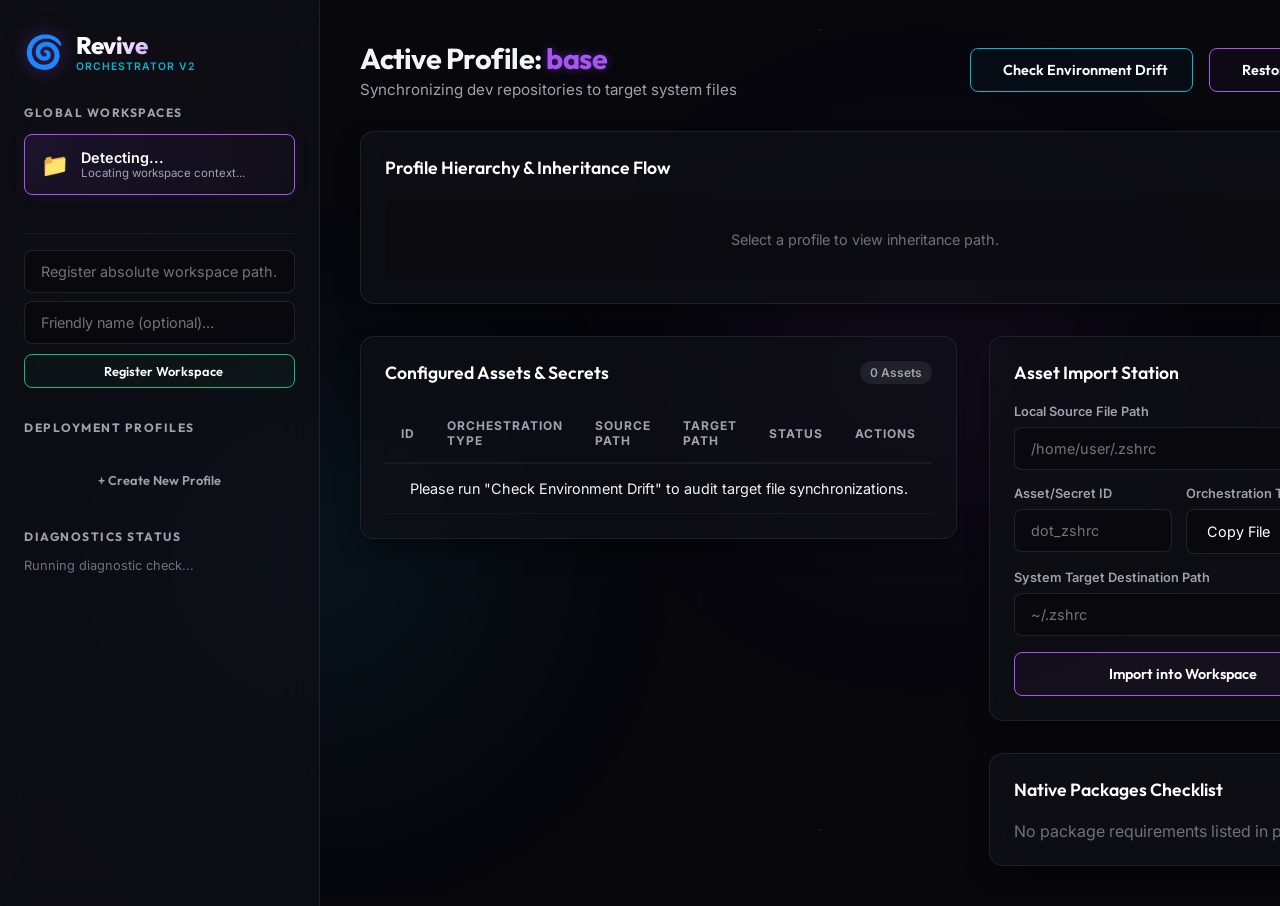
==== src/rv/gui/static/index.html @ 426055d1 "Refactor: Replace TUI with Web GUI dashboard The interactive Terminal User Interface (`rv tui`) has " ====
<!DOCTYPE html>
<html lang="en">
<head>
    <meta charset="UTF-8">
    <meta name="viewport" content="width=device-width, initial-scale=1.0">
    <title>Revive — Environment Orchestrator Dashboard</title>
    <!-- Premium Google Fonts -->
    <link rel="preconnect" href="https://fonts.googleapis.com">
    <link rel="preconnect" href="https://fonts.gstatic.com" crossorigin>
    <link href="https://fonts.googleapis.com/css2?family=Fira+Code:wght@400;500;600&family=Inter:wght@300;400;500;600;700&family=Outfit:wght@400;500;600;700;800&display=swap" rel="stylesheet">
    <link rel="stylesheet" href="styles.css">
</head>
<body>
    <!-- Starry Cosmic Background Elements -->
    <div class="cosmic-bg">
        <div class="stars"></div>
        <div class="glow-sphere purple"></div>
        <div class="glow-sphere cyan"></div>
    </div>

    <!-- Main Dashboard Shell -->
    <div class="dashboard-shell">
        
        <!-- ─── Sidebar Workspace Manager ─── -->
        <aside class="sidebar-panel">
            <div class="sidebar-header">
                <div class="brand">
                    <span class="logo-glow">🌀</span>
                    <div class="brand-text">
                        <h1>Revive</h1>
                        <span class="brand-badge">Orchestrator v2</span>
                    </div>
                </div>
            </div>

            <!-- Workspace Section -->
            <section class="sidebar-section">
                <h2 class="section-title">Global Workspaces</h2>
                <div class="workspace-card active" id="active-workspace-card">
                    <div class="ws-info">
                        <span class="ws-icon">📁</span>
                        <div class="ws-details">
                            <span class="ws-name" id="active-ws-name">Detecting...</span>
                            <span class="ws-path" id="active-ws-path">Locating workspace context...</span>
                        </div>
                    </div>
                </div>

                <!-- List of other registered workspaces -->
                <div class="workspaces-list" id="workspaces-list">
                    <!-- Loaded dynamically -->
                </div>

                <!-- Register Workspace Form -->
                <form class="workspace-register-form" id="ws-register-form">
                    <div class="input-glow-group">
                        <input type="text" id="new-ws-path" placeholder="Register absolute workspace path..." required autocomplete="off">
                        <input type="text" id="new-ws-name" placeholder="Friendly name (optional)..." autocomplete="off">
                    </div>
                    <button type="submit" class="cyber-btn sm green">
                        <span class="btn-glow"></span>
                        <span>Register Workspace</span>
                    </button>
                </form>
            </section>

            <!-- Profiles Navigation -->
            <section class="sidebar-section">
                <h2 class="section-title">Deployment Profiles</h2>
                <div class="profiles-grid" id="profiles-grid">
                    <!-- Loaded dynamically -->
                </div>
                <button class="cyber-btn sm purple borderless" id="btn-create-profile-modal">
                    <span>+ Create New Profile</span>
                </button>
            </section>

            <!-- Diagnostics Clinic Quick Panel -->
            <section class="sidebar-section diagnostics-quick-panel">
                <h2 class="section-title">Diagnostics Status</h2>
                <div class="diag-summary" id="diag-summary">
                    <span class="diag-spinner">Running diagnostic check...</span>
                </div>
            </section>
        </aside>

        <!-- ─── Main Action Hub ─── -->
        <main class="main-hub">
            
            <!-- Workspace Summary Header -->
            <header class="hub-header">
                <div class="header-welcome">
                    <h2>Active Profile: <span class="accent-text" id="current-profile-badge">base</span></h2>
                    <p class="subtitle" id="workspace-subtitle">Synchronizing dev repositories to target system files</p>
                </div>
                <div class="header-actions">
                    <button class="cyber-btn cyan" id="btn-check-drift">
                        <span class="btn-glow"></span>
                        <span>Check Environment Drift</span>
                    </button>
                    <button class="cyber-btn purple glow" id="btn-open-restore">
                        <span class="btn-glow"></span>
                        <span>Restore System</span>
                    </button>
                </div>
            </header>

            <!-- Profile Inheritance and Visual Overview Map -->
            <section class="hub-card glass-panel" id="inheritance-map-card">
                <div class="card-header">
                    <h3>Profile Hierarchy & Inheritance Flow</h3>
                </div>
                <div class="inheritance-container" id="inheritance-flow-container">
                    <!-- Flow diagram populated dynamically -->
                    <div class="flow-placeholder">Select a profile to view inheritance path.</div>
                </div>
            </section>

            <!-- Drift Check & Asset List Area -->
            <div class="content-split-grid">
                
                <!-- Left panel: Assets and Secrets Orchestrator -->
                <section class="hub-card glass-panel flex-grow">
                    <div class="card-header flex-between">
                        <h3>Configured Assets & Secrets</h3>
                        <span class="badge" id="assets-count-badge">0 Assets</span>
                    </div>

                    <div class="table-container">
                        <table class="cyber-table">
                            <thead>
                                <tr>
                                    <th>ID</th>
                                    <th>Orchestration Type</th>
                                    <th>Source Path</th>
                                    <th>Target Path</th>
                                    <th>Status</th>
                                    <th>Actions</th>
                                </tr>
                            </thead>
                            <tbody id="assets-table-body">
                                <tr>
                                    <td colspan="6" class="center-text text-dim">Please run "Check Environment Drift" to audit target file synchronizations.</td>
                                </tr>
                            </tbody>
                        </table>
                    </div>
                </section>

                <!-- Right panel: Quick Import Form & Packages Checklist -->
                <div class="side-form-stack">
                    <!-- Import Station -->
                    <section class="hub-card glass-panel">
                        <div class="card-header">
                            <h3>Asset Import Station</h3>
                        </div>
                        <form id="import-asset-form" class="import-form">
                            <div class="form-group">
                                <label for="import-src">Local Source File Path</label>
                                <input type="text" id="import-src" placeholder="/home/user/.zshrc" required autocomplete="off">
                            </div>
                            <div class="form-row">
                                <div class="form-group">
                                    <label for="import-id">Asset/Secret ID</label>
                                    <input type="text" id="import-id" placeholder="dot_zshrc" required autocomplete="off">
                                </div>
                                <div class="form-group">
                                    <label for="import-type">Orchestration Type</label>
                                    <select id="import-type">
                                        <option value="copy">Copy File</option>
                                        <option value="symlink">Symlink File</option>
                                        <option value="secret">Encrypted Secret</option>
                                        <option value="template">Jinja2 Template</option>
                                    </select>
                                </div>
                            </div>
                            <div class="form-group">
                                <label for="import-target">System Target Destination Path</label>
                                <input type="text" id="import-target" placeholder="~/.zshrc" required autocomplete="off">
                            </div>

                            <div class="form-group hidden" id="secret-key-group">
                                <label for="import-recipient">Age Recipient Public Key</label>
                                <input type="text" id="import-recipient" placeholder="age1..." autocomplete="off">
                                <span class="help-text">Mandatory to encrypt secrets locally. Looked up in environment if blank.</span>
                            </div>

                            <button type="submit" class="cyber-btn purple fill">
                                <span class="btn-glow"></span>
                                <span>Import into Workspace</span>
                            </button>
                        </form>
                    </section>

                    <!-- Packages Configuration Checklist -->
                    <section class="hub-card glass-panel">
                        <div class="card-header">
                            <h3>Native Packages Checklist</h3>
                        </div>
                        <div class="packages-summary" id="packages-summary-panel">
                            <div class="pkg-list-container">
                                <!-- Loaded dynamically based on active profile manifest -->
                                <p class="text-dim">No package requirements listed in profile.</p>
                            </div>
                        </div>
                    </section>
                </div>

            </div>

        </main>
    </div>

    <!-- ─── Restores Execution Overlay Console Modal ─── -->
    <div class="modal-overlay" id="restore-modal">
        <div class="modal-box glass-panel glow-card large">
            <div class="modal-header">
                <h2>Transactional System Restoration</h2>
                <button class="close-btn" id="btn-close-restore-modal">×</button>
            </div>
            <div class="modal-content">
                <p class="modal-description">Deploy and synchronize profiles to your local system files under flock transaction locking protection.</p>
                
                <form id="restore-config-form" class="restore-config-form">
                    <div class="form-row">
                        <div class="form-group flex-row">
                            <input type="checkbox" id="restore-dry-run">
                            <label for="restore-dry-run">
                                <strong>Dry Run Execution</strong>
                                <span class="help-text">Plans and validates transactions without mutating the system.</span>
                            </label>
                        </div>
                    </div>
                    <div class="form-group">
                        <label for="restore-identity">Age Decryption Identity Path (Optional)</label>
                        <input type="text" id="restore-identity" placeholder="~/.config/rv/identity.txt">
                        <span class="help-text">Private key required only if decrypting .age secrets during restoration.</span>
                    </div>
                    <button type="submit" class="cyber-btn purple glow fill xl" id="btn-trigger-restore">
                        <span class="btn-glow"></span>
                        <span>Acquire Process Lock & Synchronize</span>
                    </button>
                </form>

                <!-- Live restoring log terminal visualizer -->
                <div class="terminal-shell hidden" id="restore-terminal-container">
                    <div class="terminal-header">
                        <div class="terminal-dots">
                            <span class="dot red"></span>
                            <span class="dot yellow"></span>
                            <span class="dot green"></span>
                        </div>
                        <span class="terminal-title">restore_transaction_console.log</span>
                        <span class="terminal-loader" id="terminal-pulse"></span>
                    </div>
                    <div class="terminal-body" id="restore-logs-body">
                        <!-- Stream logs dynamically -->
                    </div>
                </div>

                <!-- Transaction success banner -->
                <div class="success-banner hidden" id="restore-success-banner">
                    <span class="success-badge">✓ ENVIRONMENT FULLY ALIGNED</span>
                    <p>Environment restoration transaction executed successfully. Transaction ID: <code id="success-tx-id">N/A</code></p>
                </div>
            </div>
        </div>
    </div>

    <!-- ─── Interactive Diff Viewer Modal ─── -->
    <div class="modal-overlay" id="diff-modal">
        <div class="modal-box glass-panel glow-card large">
            <div class="modal-header">
                <h2>Asset Drift Diff Viewer</h2>
                <button class="close-btn" id="btn-close-diff-modal">×</button>
            </div>
            <div class="modal-content">
                <div class="diff-meta">
                    <span class="diff-label">Asset:</span> <strong id="diff-asset-id" class="accent-text">zshrc</strong>
                    <span class="diff-label margin-left">Target:</span> <code id="diff-asset-target">~/.zshrc</code>
                </div>
                <div class="diff-viewer-shell">
                    <pre class="diff-lines" id="diff-content-body">
                        <!-- Loaded dynamically -->
                    </pre>
                </div>
            </div>
        </div>
    </div>

    <!-- ─── Profile Creation Modal ─── -->
    <div class="modal-overlay" id="create-profile-modal">
        <div class="modal-box glass-panel glow-card">
            <div class="modal-header">
                <h2>Create Named Deployment Profile</h2>
                <button class="close-btn" id="btn-close-profile-modal">×</button>
            </div>
            <div class="modal-content">
                <form id="create-profile-form">
                    <div class="form-group">
                        <label for="new-profile-name">Profile Name</label>
                        <input type="text" id="new-profile-name" placeholder="e.g. staging, work_env" required autocomplete="off">
                    </div>
                    
                    <div class="form-group">
                        <label>Extends (Base Profile Inheritance)</label>
                        <div class="checkbox-stack" id="profile-extends-checkboxes">
                            <!-- Populated dynamically -->
                        </div>
                    </div>

                    <div class="form-group">
                        <label>Asset Pool Subscriptions</label>
                        <div class="checkbox-stack limit-height" id="profile-assets-checkboxes">
                            <!-- Populated dynamically -->
                        </div>
                    </div>

                    <div class="form-group">
                        <label>Secret Pool Subscriptions</label>
                        <div class="checkbox-stack limit-height" id="profile-secrets-checkboxes">
                            <!-- Populated dynamically -->
                        </div>
                    </div>

                    <div class="form-group">
                        <label>Package Providers Registration</label>
                        <div class="checkbox-stack" id="profile-packages-checkboxes">
                            <!-- Populated dynamically -->
                        </div>
                    </div>

                    <button type="submit" class="cyber-btn purple fill">
                        <span class="btn-glow"></span>
                        <span>Save Manifest & Register Profile</span>
                    </button>
                </form>
            </div>
        </div>
    </div>

    <!-- Confetti Canvas for restore celebration -->
    <canvas id="confetti-canvas"></canvas>
    
    <script src="app.js"></script>
</body>
</html>
---- src/rv/gui/static/styles.css ----
/* 🌌 Revive Cosmic Dark-Mode stylesheet — Premium UI Theme */

/* ─── 1. Design System Tokens & Base Reset ─── */
:root {
    --bg-base: #07070c;
    --bg-surface: #101018;
    --bg-surface-glass: rgba(16, 16, 24, 0.7);
    --bg-card-glow: rgba(168, 85, 247, 0.04);
    
    --color-text-primary: #f3f4f6;
    --color-text-secondary: #9ca3af;
    --color-text-muted: #6b7280;
    
    --accent-purple: #a855f7;
    --accent-purple-glow: rgba(168, 85, 247, 0.4);
    --accent-cyan: #06b6d4;
    --accent-cyan-glow: rgba(6, 182, 212, 0.4);
    --accent-green: #10b981;
    --accent-green-glow: rgba(16, 185, 129, 0.3);
    --accent-yellow: #f59e0b;
    --accent-yellow-glow: rgba(245, 158, 11, 0.3);
    --accent-red: #ef4444;
    --accent-red-glow: rgba(239, 68, 68, 0.3);
    
    --font-sans: 'Inter', system-ui, -apple-system, sans-serif;
    --font-display: 'Outfit', sans-serif;
    --font-mono: 'Fira Code', monospace;
    
    --border-glass: 1px solid rgba(255, 255, 255, 0.08);
    --border-active: 1px solid rgba(168, 85, 247, 0.3);
    --radius-sm: 8px;
    --radius-md: 14px;
    --radius-lg: 20px;
    
    --shadow-premium: 0 10px 30px -10px rgba(0, 0, 0, 0.7);
    --transition-smooth: all 0.3s cubic-bezier(0.4, 0, 0.2, 1);
}

* {
    margin: 0;
    padding: 0;
    box-sizing: border-box;
}

body {
    background-color: var(--bg-base);
    color: var(--color-text-primary);
    font-family: var(--font-sans);
    overflow-x: hidden;
    min-height: 100vh;
}

/* Custom Scrollbar */
::-webkit-scrollbar {
    width: 8px;
    height: 8px;
}
::-webkit-scrollbar-track {
    background: rgba(0, 0, 0, 0.2);
}
::-webkit-scrollbar-thumb {
    background: rgba(255, 255, 255, 0.1);
    border-radius: var(--radius-sm);
}
::-webkit-scrollbar-thumb:hover {
    background: var(--accent-purple);
}

/* ─── 2. Starry Cosmic Background ─── */
.cosmic-bg {
    position: fixed;
    top: 0;
    left: 0;
    width: 100%;
    height: 100%;
    z-index: -1;
    overflow: hidden;
    pointer-events: none;
}

.stars {
    position: absolute;
    width: 100%;
    height: 100%;
    background-image: 
        radial-gradient(1px 1px at 20px 30px, #fff, rgba(0,0,0,0)),
        radial-gradient(1.5px 1.5px at 100px 150px, rgba(255,255,255,0.8), rgba(0,0,0,0)),
        radial-gradient(1px 1px at 250px 200px, rgba(255,255,255,0.4), rgba(0,0,0,0)),
        radial-gradient(2px 2px at 400px 350px, #fff, rgba(0,0,0,0)),
        radial-gradient(1.5px 1.5px at 500px 100px, rgba(168, 85, 247, 0.5), rgba(0,0,0,0)),
        radial-gradient(2px 2px at 700px 600px, rgba(6, 182, 212, 0.5), rgba(0,0,0,0));
    background-size: 800px 800px;
    opacity: 0.25;
}

.glow-sphere {
    position: absolute;
    border-radius: 50%;
    filter: blur(120px);
    opacity: 0.15;
    animation: float 25s infinite alternate;
}

.glow-sphere.purple {
    top: 15%;
    right: 10%;
    width: 450px;
    height: 450px;
    background: radial-gradient(circle, var(--accent-purple) 0%, transparent 70%);
}

.glow-sphere.cyan {
    bottom: 10%;
    left: 5%;
    width: 500px;
    height: 500px;
    background: radial-gradient(circle, var(--accent-cyan) 0%, transparent 70%);
    animation-delay: -5s;
}

@keyframes float {
    0% { transform: translate(0, 0) scale(1); }
    50% { transform: translate(50px, 30px) scale(1.1); }
    100% { transform: translate(-30px, -50px) scale(0.9); }
}

/* ─── 3. Layout Structure ─── */
.dashboard-shell {
    display: flex;
    min-height: 100vh;
    width: 100%;
}

/* Sidebar Styling */
.sidebar-panel {
    width: 320px;
    background: var(--bg-surface-glass);
    backdrop-filter: blur(20px);
    border-right: var(--border-glass);
    padding: 30px 24px;
    display: flex;
    flex-direction: column;
    gap: 32px;
    flex-shrink: 0;
}

.sidebar-header .brand {
    display: flex;
    align-items: center;
    gap: 12px;
}

.logo-glow {
    font-size: 2rem;
    filter: drop-shadow(0 0 10px var(--accent-purple-glow));
    animation: rotate-slow 10s linear infinite;
}

@keyframes rotate-slow {
    100% { transform: rotate(360deg); }
}

.brand-text h1 {
    font-family: var(--font-display);
    font-weight: 800;
    font-size: 1.5rem;
    letter-spacing: -0.5px;
    background: linear-gradient(135deg, #fff 30%, var(--accent-purple) 100%);
    -webkit-background-clip: text;
    -webkit-text-fill-color: transparent;
}

.brand-badge {
    font-size: 0.65rem;
    font-weight: 600;
    text-transform: uppercase;
    letter-spacing: 1px;
    color: var(--accent-cyan);
    display: block;
}

.sidebar-section {
    display: flex;
    flex-direction: column;
    gap: 14px;
}

.section-title {
    font-family: var(--font-display);
    font-size: 0.75rem;
    text-transform: uppercase;
    letter-spacing: 1.5px;
    color: var(--color-text-secondary);
    font-weight: 700;
}

/* Main Content Hub */
.main-hub {
    flex-grow: 1;
    padding: 40px;
    display: flex;
    flex-direction: column;
    gap: 32px;
    max-width: 1600px;
    margin: 0 auto;
    width: 100%;
}

.hub-header {
    display: flex;
    justify-content: space-between;
    align-items: center;
}

.hub-header h2 {
    font-family: var(--font-display);
    font-weight: 700;
    font-size: 1.8rem;
    letter-spacing: -0.5px;
}

.hub-header .subtitle {
    color: var(--color-text-secondary);
    font-size: 0.95rem;
    margin-top: 4px;
}

.header-actions {
    display: flex;
    gap: 16px;
}

/* ─── 4. Glass Cards & Styling Elements ─── */
.glass-panel {
    background: var(--bg-surface-glass);
    backdrop-filter: blur(16px);
    border: var(--border-glass);
    border-radius: var(--radius-md);
    box-shadow: var(--shadow-premium);
    transition: var(--transition-smooth);
}

.glass-panel:hover {
    border-color: rgba(255, 255, 255, 0.12);
}

.hub-card {
    padding: 24px;
    display: flex;
    flex-direction: column;
    gap: 20px;
}

.card-header h3 {
    font-family: var(--font-display);
    font-weight: 600;
    font-size: 1.1rem;
    color: #fff;
    display: flex;
    align-items: center;
    gap: 8px;
}

.flex-between {
    display: flex;
    justify-content: space-between;
    align-items: center;
}

/* Table Design */
.table-container {
    overflow-x: auto;
    width: 100%;
}

.cyber-table {
    width: 100%;
    border-collapse: collapse;
    text-align: left;
}

.cyber-table th {
    padding: 14px 16px;
    font-size: 0.75rem;
    font-weight: 700;
    text-transform: uppercase;
    letter-spacing: 1px;
    color: var(--color-text-secondary);
    border-bottom: 2px solid rgba(255, 255, 255, 0.05);
}

.cyber-table td {
    padding: 16px;
    font-size: 0.9rem;
    color: var(--color-text-primary);
    border-bottom: 1px solid rgba(255, 255, 255, 0.04);
}

.cyber-table tbody tr {
    transition: var(--transition-smooth);
}

.cyber-table tbody tr:hover {
    background: rgba(255, 255, 255, 0.02);
}

/* ─── 5. UI Controls, Inputs, and Buttons ─── */
.input-glow-group {
    display: flex;
    flex-direction: column;
    gap: 8px;
}

input[type="text"], select, textarea {
    width: 100%;
    padding: 12px 16px;
    background: rgba(0, 0, 0, 0.3);
    border: 1px solid rgba(255, 255, 255, 0.1);
    border-radius: var(--radius-sm);
    color: #fff;
    font-family: var(--font-sans);
    font-size: 0.9rem;
    transition: var(--transition-smooth);
}

input[type="text"]:focus, select:focus, textarea:focus {
    border-color: var(--accent-purple);
    outline: none;
    box-shadow: 0 0 12px var(--accent-purple-glow);
    background: rgba(0, 0, 0, 0.4);
}

/* High-end Cyber Buttons */
.cyber-btn {
    position: relative;
    padding: 12px 24px;
    font-family: var(--font-display);
    font-weight: 600;
    font-size: 0.9rem;
    border-radius: var(--radius-sm);
    border: 1px solid rgba(255, 255, 255, 0.15);
    background: rgba(255, 255, 255, 0.05);
    color: #fff;
    cursor: pointer;
    overflow: hidden;
    transition: var(--transition-smooth);
    display: inline-flex;
    align-items: center;
    justify-content: center;
    gap: 8px;
}

.cyber-btn:hover {
    transform: translateY(-2px);
    border-color: #fff;
    background: rgba(255, 255, 255, 0.08);
}

.cyber-btn:active {
    transform: translateY(0);
}

.cyber-btn.purple {
    background: var(--bg-card-glow);
    border-color: var(--accent-purple);
}

.cyber-btn.purple:hover {
    background: var(--accent-purple);
    box-shadow: 0 0 20px var(--accent-purple-glow);
}

.cyber-btn.cyan {
    background: rgba(6, 182, 212, 0.04);
    border-color: var(--accent-cyan);
}

.cyber-btn.cyan:hover {
    background: var(--accent-cyan);
    box-shadow: 0 0 20px var(--accent-cyan-glow);
    color: #000;
}

.cyber-btn.fill {
    width: 100%;
}

.cyber-btn.xl {
    padding: 16px 32px;
    font-size: 1.05rem;
    letter-spacing: 0.5px;
}

.cyber-btn.sm {
    padding: 8px 16px;
    font-size: 0.8rem;
}

.cyber-btn.green {
    border-color: var(--accent-green);
    background: rgba(16, 185, 129, 0.04);
}

.cyber-btn.green:hover {
    background: var(--accent-green);
    box-shadow: 0 0 15px var(--accent-green-glow);
}

.cyber-btn.borderless {
    border-color: transparent;
    background: transparent;
    color: var(--color-text-secondary);
}

.cyber-btn.borderless:hover {
    color: var(--accent-purple);
}

/* ─── 6. Workspaces & Profiles Cards ─── */
.workspace-card {
    padding: 14px 16px;
    border: var(--border-glass);
    border-radius: var(--radius-sm);
    background: rgba(255, 255, 255, 0.02);
    transition: var(--transition-smooth);
    cursor: pointer;
}

.workspace-card:hover {
    border-color: rgba(255, 255, 255, 0.15);
    background: rgba(255, 255, 255, 0.04);
}

.workspace-card.active {
    background: radial-gradient(circle at top left, rgba(168, 85, 247, 0.1), rgba(168, 85, 247, 0.02));
    border-color: var(--accent-purple);
    box-shadow: 0 0 15px rgba(168, 85, 247, 0.1);
}

.ws-info {
    display: flex;
    align-items: center;
    gap: 12px;
}

.ws-icon {
    font-size: 1.4rem;
}

.ws-details {
    display: flex;
    flex-direction: column;
    overflow: hidden;
}

.ws-name {
    font-weight: 600;
    color: #fff;
    font-size: 0.9rem;
}

.ws-path {
    font-size: 0.72rem;
    color: var(--color-text-secondary);
    white-space: nowrap;
    text-overflow: ellipsis;
    overflow: hidden;
}

.workspaces-list {
    display: flex;
    flex-direction: column;
    gap: 10px;
    max-height: 180px;
    overflow-y: auto;
    padding-right: 4px;
}

.workspace-register-form {
    display: flex;
    flex-direction: column;
    gap: 10px;
    margin-top: 10px;
    border-top: 1px solid rgba(255, 255, 255, 0.05);
    padding-top: 16px;
}

.profiles-grid {
    display: grid;
    grid-template-columns: 1fr 1fr;
    gap: 10px;
}

.profile-card {
    padding: 12px;
    border: var(--border-glass);
    border-radius: var(--radius-sm);
    background: rgba(255, 255, 255, 0.02);
    text-align: center;
    cursor: pointer;
    transition: var(--transition-smooth);
    font-weight: 500;
}

.profile-card:hover {
    border-color: rgba(255, 255, 255, 0.2);
    background: rgba(255, 255, 255, 0.04);
}

.profile-card.active {
    background: radial-gradient(circle, rgba(6, 182, 212, 0.15) 0%, transparent 100%);
    border-color: var(--accent-cyan);
    color: var(--accent-cyan);
    box-shadow: 0 0 12px rgba(6, 182, 212, 0.1);
}

/* ─── 7. Splits & Cards Layout Components ─── */
.content-split-grid {
    display: grid;
    grid-template-columns: 1fr 380px;
    gap: 32px;
    align-items: start;
}

.flex-grow {
    flex-grow: 1;
}

.side-form-stack {
    display: flex;
    flex-direction: column;
    gap: 32px;
    width: 100%;
}

.import-form {
    display: flex;
    flex-direction: column;
    gap: 16px;
}

.form-group {
    display: flex;
    flex-direction: column;
    gap: 8px;
}

.form-group label {
    font-size: 0.8rem;
    font-weight: 600;
    color: var(--color-text-secondary);
}

.form-row {
    display: grid;
    grid-template-columns: 1fr 1fr;
    gap: 14px;
}

.help-text {
    font-size: 0.72rem;
    color: var(--color-text-muted);
}

.hidden {
    display: none !important;
}

/* Badges Status & Accents */
.accent-text {
    color: var(--accent-purple);
    text-shadow: 0 0 10px var(--accent-purple-glow);
}

.badge {
    padding: 4px 10px;
    border-radius: 50px;
    font-size: 0.75rem;
    font-weight: 600;
    background: rgba(255, 255, 255, 0.08);
    color: var(--color-text-secondary);
}

.status-badge {
    padding: 4px 10px;
    border-radius: 50px;
    font-size: 0.75rem;
    font-weight: 600;
    display: inline-flex;
    align-items: center;
    gap: 6px;
}

.status-badge.in_sync {
    background: rgba(16, 185, 129, 0.1);
    color: var(--accent-green);
    border: 1px solid rgba(16, 185, 129, 0.2);
}

.status-badge.drifted, .status-badge.missing {
    background: rgba(245, 158, 11, 0.1);
    color: var(--accent-yellow);
    border: 1px solid rgba(245, 158, 11, 0.2);
}

.status-badge.error {
    background: rgba(239, 68, 68, 0.1);
    color: var(--accent-red);
    border: 1px solid rgba(239, 68, 68, 0.2);
}

.text-dim {
    color: var(--color-text-muted);
}

.center-text {
    text-align: center;
}

/* connection flow styles */
.inheritance-container {
    padding: 16px;
    display: flex;
    justify-content: center;
    align-items: center;
    border-radius: var(--radius-sm);
    background: rgba(0, 0, 0, 0.2);
    min-height: 80px;
}

.flow-placeholder {
    color: var(--color-text-muted);
    font-size: 0.9rem;
}

.flow-nodes {
    display: flex;
    align-items: center;
    gap: 16px;
}

.flow-node {
    padding: 10px 16px;
    border: var(--border-glass);
    border-radius: var(--radius-sm);
    background: var(--bg-surface);
    font-weight: 600;
    font-size: 0.9rem;
    box-shadow: var(--shadow-premium);
}

.flow-arrow {
    font-size: 1.2rem;
    color: var(--accent-cyan);
    filter: drop-shadow(0 0 5px var(--accent-cyan-glow));
}

.flow-node.active {
    border-color: var(--accent-purple);
    color: var(--accent-purple);
    box-shadow: 0 0 15px var(--accent-purple-glow);
}

/* Packages checklists styling */
.pkg-list-container {
    display: flex;
    flex-direction: column;
    gap: 10px;
}

.pkg-provider-group {
    padding: 10px;
    border-bottom: 1px solid rgba(255, 255, 255, 0.03);
}

.pkg-provider-title {
    font-size: 0.75rem;
    font-weight: 700;
    text-transform: uppercase;
    color: var(--accent-cyan);
    margin-bottom: 6px;
}

.pkg-items-list {
    display: flex;
    flex-wrap: wrap;
    gap: 6px;
}

.pkg-badge {
    font-family: var(--font-mono);
    font-size: 0.75rem;
    padding: 2px 8px;
    background: rgba(255, 255, 255, 0.05);
    border-radius: 4px;
    border: var(--border-glass);
}

/* Diagnostics summary side status */
.diag-summary {
    display: flex;
    flex-direction: column;
    gap: 10px;
    font-size: 0.85rem;
}

.diag-item {
    display: flex;
    justify-content: space-between;
    padding: 8px;
    background: rgba(0, 0, 0, 0.15);
    border-radius: 6px;
}

.diag-item.issue {
    border-left: 3px solid var(--accent-red);
}

.diag-item.healthy {
    border-left: 3px solid var(--accent-green);
}

.diag-spinner {
    color: var(--color-text-muted);
    font-size: 0.8rem;
}

/* ─── 8. Premium Modals (Overlay & Terminals) ─── */
.modal-overlay {
    position: fixed;
    top: 0;
    left: 0;
    width: 100%;
    height: 100%;
    background: rgba(5, 5, 8, 0.85);
    backdrop-filter: blur(8px);
    display: flex;
    align-items: center;
    justify-content: center;
    z-index: 1000;
    opacity: 0;
    pointer-events: none;
    transition: var(--transition-smooth);
}

.modal-overlay.visible {
    opacity: 1;
    pointer-events: auto;
}

.modal-box {
    width: 90%;
    max-width: 600px;
    padding: 30px;
    display: flex;
    flex-direction: column;
    gap: 20px;
    transform: translateY(30px) scale(0.95);
    transition: var(--transition-smooth);
}

.modal-overlay.visible .modal-box {
    transform: translateY(0) scale(1);
}

.modal-box.large {
    max-width: 950px;
}

.modal-header {
    display: flex;
    justify-content: space-between;
    align-items: center;
}

.modal-header h2 {
    font-family: var(--font-display);
    font-weight: 700;
    font-size: 1.4rem;
}

.close-btn {
    background: transparent;
    border: none;
    color: var(--color-text-secondary);
    font-size: 2rem;
    cursor: pointer;
    line-height: 1;
    transition: var(--transition-smooth);
}

.close-btn:hover {
    color: var(--accent-red);
    transform: scale(1.1);
}

.modal-description {
    color: var(--color-text-secondary);
    font-size: 0.95rem;
    line-height: 1.5;
}

/* Checkbox and modal stacks */
.checkbox-stack {
    display: flex;
    flex-direction: column;
    gap: 8px;
    padding: 10px;
    background: rgba(0,0,0,0.2);
    border-radius: var(--radius-sm);
}

.checkbox-stack.limit-height {
    max-height: 130px;
    overflow-y: auto;
}

.flex-row {
    flex-direction: row !important;
    align-items: center;
    gap: 12px;
}

.flex-row input[type="checkbox"] {
    width: 18px;
    height: 18px;
    accent-color: var(--accent-purple);
    cursor: pointer;
}

.flex-row label {
    cursor: pointer;
    display: flex;
    flex-direction: column;
}

/* Restoration Log Terminal */
.terminal-shell {
    margin-top: 20px;
    background: #0b0b10;
    border-radius: var(--radius-sm);
    border: 1px solid rgba(255, 255, 255, 0.05);
    overflow: hidden;
    box-shadow: inset 0 0 15px rgba(0, 0, 0, 0.8);
}

.terminal-header {
    padding: 10px 16px;
    background: #14141e;
    display: flex;
    align-items: center;
    border-bottom: 1px solid rgba(255, 255, 255, 0.05);
    position: relative;
}

.terminal-dots {
    display: flex;
    gap: 6px;
}

.terminal-dots .dot {
    width: 10px;
    height: 10px;
    border-radius: 50%;
}

.dot.red { background: #ff5f56; }
.dot.yellow { background: #ffbd2e; }
.dot.green { background: #27c93f; }

.terminal-title {
    font-family: var(--font-mono);
    font-size: 0.72rem;
    color: var(--color-text-muted);
    position: absolute;
    left: 50%;
    transform: translateX(-50%);
}

.terminal-loader {
    width: 8px;
    height: 8px;
    background: var(--accent-purple);
    border-radius: 50%;
    margin-left: auto;
    box-shadow: 0 0 8px var(--accent-purple);
}

#terminal-pulse.active {
    animation: pulse 1.2s infinite ease-in-out;
}

@keyframes pulse {
    0%, 100% { opacity: 0.4; }
    50% { opacity: 1; }
}

.terminal-body {
    padding: 16px;
    height: 280px;
    overflow-y: auto;
    font-family: var(--font-mono);
    font-size: 0.82rem;
    line-height: 1.5;
    color: #e5e7eb;
}

.terminal-line {
    margin-bottom: 4px;
}

.terminal-line.success { color: var(--accent-green); }
.terminal-line.warning { color: var(--accent-yellow); }
.terminal-line.error { color: var(--accent-red); }

/* Success banner Restoring completed */
.success-banner {
    margin-top: 20px;
    padding: 20px;
    background: radial-gradient(circle at top left, rgba(16, 185, 129, 0.15), rgba(16, 185, 129, 0.02));
    border: 1px solid var(--accent-green);
    border-radius: var(--radius-sm);
    text-align: center;
    box-shadow: 0 0 20px rgba(16, 185, 129, 0.1);
    animation: bounce-in 0.6s cubic-bezier(0.175, 0.885, 0.32, 1.275);
}

@keyframes bounce-in {
    0% { transform: scale(0.8); opacity: 0; }
    100% { transform: scale(1); opacity: 1; }
}

.success-badge {
    font-family: var(--font-display);
    font-weight: 800;
    font-size: 1.2rem;
    color: var(--accent-green);
    letter-spacing: 0.5px;
    display: block;
    margin-bottom: 8px;
}

/* ─── 9. Custom Diff Viewer Layouts ─── */
.diff-meta {
    padding: 12px 16px;
    background: rgba(255,255,255,0.02);
    border-radius: var(--radius-sm);
    font-size: 0.85rem;
    border: var(--border-glass);
}

.diff-meta code {
    font-family: var(--font-mono);
    background: rgba(0, 0, 0, 0.3);
    padding: 2px 6px;
    border-radius: 4px;
}

.margin-left {
    margin-left: 20px;
}

.diff-viewer-shell {
    background: #09090d;
    border-radius: var(--radius-sm);
    border: 1px solid rgba(255, 255, 255, 0.04);
    height: 480px;
    overflow-y: auto;
    padding: 16px;
}

.diff-lines {
    font-family: var(--font-mono);
    font-size: 0.8rem;
    line-height: 1.6;
    color: #cbd5e1;
    white-space: pre-wrap;
}

.diff-add {
    background: rgba(16, 185, 129, 0.15);
    color: #a7f3d0;
    display: block;
    padding: 0 8px;
    border-left: 3px solid var(--accent-green);
}

.diff-del {
    background: rgba(239, 68, 68, 0.15);
    color: #fca5a5;
    display: block;
    padding: 0 8px;
    border-left: 3px solid var(--accent-red);
}

.diff-chunk {
    color: #38bdf8;
    font-weight: 500;
    display: block;
}

/* Confetti absolute canvas */
#confetti-canvas {
    position: fixed;
    top: 0;
    left: 0;
    width: 100vw;
    height: 100vh;
    pointer-events: none;
    z-index: 2000;
}
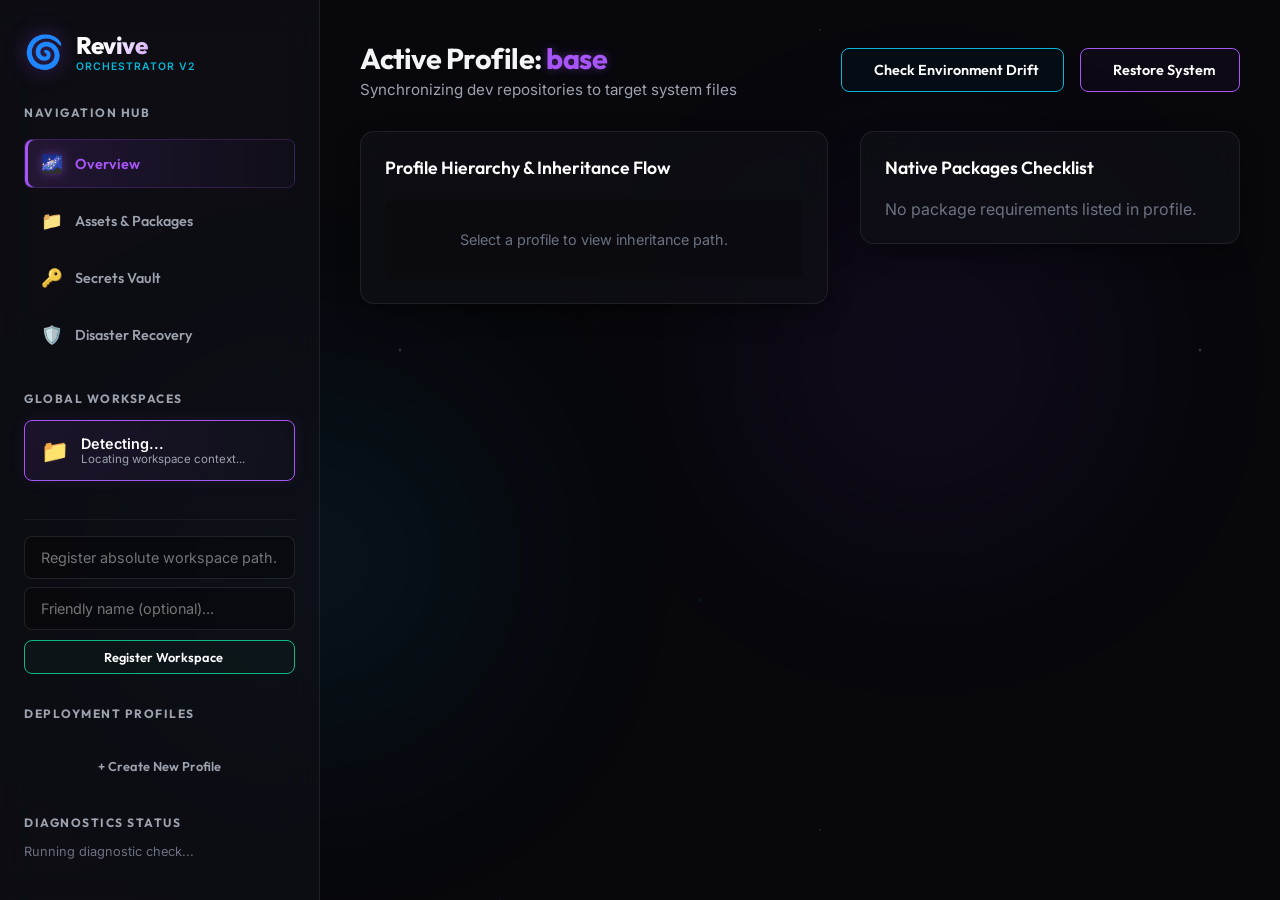
==== commit e1253130: "Feat: Add GUI endpoints for Age keygen and recovery actions Exposes new API endpoints in the WebGUI " ====
--- a/src/rv/gui/static/index.html
+++ b/src/rv/gui/static/index.html
@@ -33,6 +33,29 @@
                 </div>
             </div>
 
+            <!-- Navigation Hub Section -->
+            <section class="sidebar-section">
+                <h2 class="section-title">Navigation Hub</h2>
+                <nav class="sidebar-nav">
+                    <button class="nav-tab active" data-tab="overview">
+                        <span class="nav-icon">🌌</span>
+                        <span>Overview</span>
+                    </button>
+                    <button class="nav-tab" data-tab="assets">
+                        <span class="nav-icon">📁</span>
+                        <span>Assets & Packages</span>
+                    </button>
+                    <button class="nav-tab" data-tab="keys">
+                        <span class="nav-icon">🔑</span>
+                        <span>Secrets Vault</span>
+                    </button>
+                    <button class="nav-tab" data-tab="recovery">
+                        <span class="nav-icon">🛡️</span>
+                        <span>Disaster Recovery</span>
+                    </button>
+                </nav>
+            </section>
+
             <!-- Workspace Section -->
             <section class="sidebar-section">
                 <h2 class="section-title">Global Workspaces</h2>
@@ -105,50 +128,68 @@
                 </div>
             </header>
 
-            <!-- Profile Inheritance and Visual Overview Map -->
-            <section class="hub-card glass-panel" id="inheritance-map-card">
-                <div class="card-header">
-                    <h3>Profile Hierarchy & Inheritance Flow</h3>
-                </div>
-                <div class="inheritance-container" id="inheritance-flow-container">
-                    <!-- Flow diagram populated dynamically -->
-                    <div class="flow-placeholder">Select a profile to view inheritance path.</div>
-                </div>
-            </section>
-
-            <!-- Drift Check & Asset List Area -->
-            <div class="content-split-grid">
-                
-                <!-- Left panel: Assets and Secrets Orchestrator -->
-                <section class="hub-card glass-panel flex-grow">
-                    <div class="card-header flex-between">
-                        <h3>Configured Assets & Secrets</h3>
-                        <span class="badge" id="assets-count-badge">0 Assets</span>
-                    </div>
-
-                    <div class="table-container">
-                        <table class="cyber-table">
-                            <thead>
-                                <tr>
-                                    <th>ID</th>
-                                    <th>Orchestration Type</th>
-                                    <th>Source Path</th>
-                                    <th>Target Path</th>
-                                    <th>Status</th>
-                                    <th>Actions</th>
-                                </tr>
-                            </thead>
-                            <tbody id="assets-table-body">
-                                <tr>
-                                    <td colspan="6" class="center-text text-dim">Please run "Check Environment Drift" to audit target file synchronizations.</td>
-                                </tr>
-                            </tbody>
-                        </table>
-                    </div>
-                </section>
-
-                <!-- Right panel: Quick Import Form & Packages Checklist -->
-                <div class="side-form-stack">
+            <!-- ─── Tab Content Containers ─── -->
+
+            <!-- Tab 1: Overview -->
+            <div class="tab-content" id="tab-overview">
+                <div class="content-split-grid">
+                    <!-- Profile Inheritance and Visual Overview Map -->
+                    <section class="hub-card glass-panel flex-grow" id="inheritance-map-card">
+                        <div class="card-header">
+                            <h3>Profile Hierarchy & Inheritance Flow</h3>
+                        </div>
+                        <div class="inheritance-container" id="inheritance-flow-container">
+                            <!-- Flow diagram populated dynamically -->
+                            <div class="flow-placeholder">Select a profile to view inheritance path.</div>
+                        </div>
+                    </section>
+
+                    <!-- Packages Configuration Checklist -->
+                    <section class="hub-card glass-panel">
+                        <div class="card-header">
+                            <h3>Native Packages Checklist</h3>
+                        </div>
+                        <div class="packages-summary" id="packages-summary-panel">
+                            <div class="pkg-list-container">
+                                <!-- Loaded dynamically based on active profile manifest -->
+                                <p class="text-dim">No package requirements listed in profile.</p>
+                            </div>
+                        </div>
+                    </section>
+                </div>
+            </div>
+
+            <!-- Tab 2: Assets & Orchestration -->
+            <div class="tab-content hidden" id="tab-assets">
+                <div class="content-split-grid">
+                    <!-- Configured Assets and Secrets Orchestrator -->
+                    <section class="hub-card glass-panel flex-grow">
+                        <div class="card-header flex-between">
+                            <h3>Configured Assets & Secrets</h3>
+                            <span class="badge" id="assets-count-badge">0 Assets</span>
+                        </div>
+
+                        <div class="table-container">
+                            <table class="cyber-table">
+                                <thead>
+                                    <tr>
+                                        <th>ID</th>
+                                        <th>Orchestration Type</th>
+                                        <th>Source Path</th>
+                                        <th>Target Path</th>
+                                        <th>Status</th>
+                                        <th>Actions</th>
+                                    </tr>
+                                </thead>
+                                <tbody id="assets-table-body">
+                                    <tr>
+                                        <td colspan="6" class="center-text text-dim">Please run "Check Environment Drift" to audit target file synchronizations.</td>
+                                    </tr>
+                                </tbody>
+                            </table>
+                        </div>
+                    </section>
+
                     <!-- Import Station -->
                     <section class="hub-card glass-panel">
                         <div class="card-header">
@@ -191,21 +232,116 @@
                             </button>
                         </form>
                     </section>
-
-                    <!-- Packages Configuration Checklist -->
+                </div>
+            </div>
+
+            <!-- Tab 3: Secrets Vault & Keys -->
+            <div class="tab-content hidden" id="tab-keys">
+                <div class="content-split-grid">
+                    <!-- Key Gen Card -->
+                    <section class="hub-card glass-panel flex-grow">
+                        <div class="card-header">
+                            <h3>🔑 Age Cryptographic Key Station</h3>
+                        </div>
+                        <div class="card-body-panel" style="display: flex; flex-direction: column; gap: 20px;">
+                            <p class="text-dim">Generate secure Age keypairs atomically. Revive uses these keys to encrypt sensitive configurations, environment files, and credentials under Age recipient protection.</p>
+                            
+                            <div class="key-gen-controls">
+                                <button class="cyber-btn purple glow" id="btn-generate-keys" type="button">
+                                    <span>Generate Secure Keypair</span>
+                                </button>
+                            </div>
+
+                            <div class="keypair-display hidden" id="keypair-display" style="display: flex; flex-direction: column; gap: 20px;">
+                                <div class="form-group">
+                                    <label for="display-pubkey">Public Recipient Key (Safe to share/commit)</label>
+                                    <div class="copy-input-row" style="display: flex; gap: 10px;">
+                                        <input type="text" id="display-pubkey" readonly style="flex-grow: 1;">
+                                        <button class="cyber-btn sm cyan border" id="btn-copy-pubkey" type="button"><span>Copy</span></button>
+                                    </div>
+                                    <span class="help-text">Add this to recipient parameters or public configuration manifests.</span>
+                                </div>
+                                <div class="form-group">
+                                    <label for="display-privkey">Private Identity Key (KEEP SECRET! Never commit!)</label>
+                                    <div class="copy-input-row" style="display: flex; gap: 10px; align-items: flex-start;">
+                                        <textarea id="display-privkey" rows="4" readonly style="flex-grow: 1; font-family: var(--font-mono); font-size: 0.8rem; resize: none; background: rgba(0,0,0,0.3); border: 1px solid rgba(255,255,255,0.1); border-radius: var(--radius-sm); color: #fff; padding: 12px 16px;"></textarea>
+                                        <button class="cyber-btn sm purple border" id="btn-copy-privkey" type="button" style="margin-top: 5px;"><span>Copy</span></button>
+                                    </div>
+                                    <span class="help-text text-danger" style="color: var(--accent-red);">IMPORTANT: Save this private key strictly to <code>~/.config/rv/identity.txt</code> to automatically decrypt your secrets during system restores.</span>
+                                </div>
+                            </div>
+                        </div>
+                    </section>
+
+                    <!-- Vault Details / Help Card -->
                     <section class="hub-card glass-panel">
                         <div class="card-header">
-                            <h3>Native Packages Checklist</h3>
-                        </div>
-                        <div class="packages-summary" id="packages-summary-panel">
-                            <div class="pkg-list-container">
-                                <!-- Loaded dynamically based on active profile manifest -->
-                                <p class="text-dim">No package requirements listed in profile.</p>
-                            </div>
-                        </div>
-                    </section>
-                </div>
-
+                            <h3>🛡️ Security Best Practices</h3>
+                        </div>
+                        <div class="security-guidelines">
+                            <ul class="bullet-list text-dim" style="display: flex; flex-direction: column; gap: 12px; padding-left: 20px;">
+                                <li><strong>Identity File:</strong> Keep your private key in a secure folder outside of git repositories.</li>
+                                <li><strong>Access Permissions:</strong> Revive automatically applies strict octal <code>0600</code> permissions to decrypted secret assets.</li>
+                                <li><strong>Key Rotation:</strong> Rotate active credentials routinely using the CLI <code>rv secret rotate</code> command.</li>
+                            </ul>
+                        </div>
+                    </section>
+                </div>
+            </div>
+
+            <!-- Tab 4: Disaster Recovery -->
+            <div class="tab-content hidden" id="tab-recovery">
+                <div class="content-split-grid">
+                    <!-- Incomplete Journals List -->
+                    <section class="hub-card glass-panel flex-grow">
+                        <div class="card-header flex-between">
+                            <h3>🛡️ Transactional Recovery Console</h3>
+                            <span class="badge" id="journals-count-badge">0 Interrupted</span>
+                        </div>
+                        <div class="journals-description">
+                            <p class="text-dim">Revive uses a unidirectional transaction journal to guarantee atomicity. If a restoration process is interrupted, the transaction journal remains here. You can roll back mutations or discard the journal record.</p>
+                        </div>
+                        <div class="table-container">
+                            <table class="cyber-table">
+                                <thead>
+                                    <tr>
+                                        <th>Tx ID</th>
+                                        <th>Timestamp</th>
+                                        <th>Status</th>
+                                        <th>Mutations</th>
+                                        <th>Actions</th>
+                                    </tr>
+                                </thead>
+                                <tbody id="journals-table-body">
+                                    <tr>
+                                        <td colspan="5" class="center-text text-dim">No incomplete transactions found. Your system state is perfectly atomic!</td>
+                                    </tr>
+                                </tbody>
+                            </table>
+                        </div>
+                    </section>
+
+                    <!-- Integrated Recovery Console -->
+                    <section class="hub-card glass-panel">
+                        <div class="card-header">
+                            <h3>📺 Recovery Execution Logs</h3>
+                        </div>
+                        <div class="terminal-shell" style="margin-top: 0;">
+                            <div class="terminal-header">
+                                <div class="terminal-dots">
+                                    <span class="dot red"></span>
+                                    <span class="dot yellow"></span>
+                                    <span class="dot green"></span>
+                                </div>
+                                <span class="terminal-title">recovery_execution.log</span>
+                                <span class="terminal-loader" id="recovery-terminal-pulse"></span>
+                            </div>
+                            <div class="terminal-body" id="recovery-logs-body" style="height: 250px;">
+                                <div class="terminal-line text-dim">System idle. Awaiting action...</div>
+                            </div>
+                        </div>
+                    </section>
+                </div>
             </div>
 
         </main>
--- a/src/rv/gui/static/styles.css
+++ b/src/rv/gui/static/styles.css
@@ -1009,3 +1009,178 @@
     pointer-events: none;
     z-index: 2000;
 }
+
+/* ─── 10. Upgraded Premium Navigation & Tab Styling ─── */
+.sidebar-nav {
+    display: flex;
+    flex-direction: column;
+    gap: 8px;
+    margin-top: 5px;
+}
+
+.nav-tab {
+    display: flex;
+    align-items: center;
+    gap: 12px;
+    padding: 12px 16px;
+    background: transparent;
+    border: 1px solid transparent;
+    border-radius: var(--radius-sm);
+    color: var(--color-text-secondary);
+    font-family: var(--font-display);
+    font-size: 0.9rem;
+    font-weight: 550;
+    cursor: pointer;
+    text-align: left;
+    transition: var(--transition-smooth);
+    width: 100%;
+}
+
+.nav-tab:hover {
+    color: #fff;
+    background: rgba(255, 255, 255, 0.03);
+    border-color: rgba(255, 255, 255, 0.05);
+}
+
+.nav-tab.active {
+    background: linear-gradient(90deg, rgba(168, 85, 247, 0.15) 0%, rgba(168, 85, 247, 0.02) 100%);
+    border-color: rgba(168, 85, 247, 0.2);
+    color: var(--accent-purple);
+    font-weight: 600;
+    box-shadow: inset 3px 0 0 var(--accent-purple);
+}
+
+.nav-icon {
+    font-size: 1.1rem;
+    filter: grayscale(0.2);
+}
+
+.nav-tab.active .nav-icon {
+    filter: drop-shadow(0 0 5px var(--accent-purple-glow)) grayscale(0);
+}
+
+/* Tab display logic with smooth fade in */
+.tab-content {
+    animation: fade-in-slide 0.4s cubic-bezier(0.16, 1, 0.3, 1) forwards;
+}
+
+@keyframes fade-in-slide {
+    0% {
+        opacity: 0;
+        transform: translateY(10px);
+    }
+    100% {
+        opacity: 1;
+        transform: translateY(0);
+    }
+}
+
+/* ─── 11. Key Generator & Vault Component Enhancements ─── */
+.keypair-display {
+    padding: 20px;
+    background: rgba(0, 0, 0, 0.25);
+    border: var(--border-glass);
+    border-radius: var(--radius-md);
+    margin-top: 15px;
+    animation: fade-in-slide 0.5s ease;
+}
+
+.copy-input-row {
+    position: relative;
+}
+
+.copy-input-row input, .copy-input-row textarea {
+    padding-right: 80px !important;
+}
+
+.copy-input-row button {
+    position: absolute;
+    right: 8px;
+    top: 50%;
+    transform: translateY(-50%) !important;
+    height: calc(100% - 16px);
+    min-height: 28px;
+    padding: 0 12px;
+}
+
+.copy-input-row textarea + button {
+    top: 12px;
+    transform: none !important;
+    height: 32px;
+}
+
+/* Success flash on copy button */
+.copy-success {
+    background: var(--accent-green) !important;
+    border-color: var(--accent-green) !important;
+    color: #fff !important;
+}
+
+/* ─── 12. Disaster Recovery List Specifics ─── */
+.journals-description {
+    margin-bottom: 8px;
+}
+
+.journal-row-details {
+    padding: 10px 16px;
+    font-family: var(--font-mono);
+    font-size: 0.78rem;
+    color: var(--color-text-secondary);
+    background: rgba(0, 0, 0, 0.15);
+    border-radius: 4px;
+    margin-top: 5px;
+    border: 1px dashed rgba(255, 255, 255, 0.05);
+}
+
+.journal-op-badge {
+    padding: 2px 6px;
+    border-radius: 4px;
+    font-weight: 600;
+    font-size: 0.7rem;
+    text-transform: uppercase;
+}
+
+.journal-op-badge.create { background: rgba(16, 185, 129, 0.15); color: var(--accent-green); }
+.journal-op-badge.modify { background: rgba(245, 158, 11, 0.15); color: var(--accent-yellow); }
+.journal-op-badge.delete { background: rgba(239, 68, 68, 0.15); color: var(--accent-red); }
+
+/* Global cross-browser font optimization and resets */
+html {
+    -webkit-font-smoothing: antialiased;
+    -moz-osx-font-smoothing: grayscale;
+    text-rendering: optimizeLegibility;
+}
+
+body, input, button, select, textarea {
+    font-family: var(--font-sans), -apple-system, BlinkMacSystemFont, "Segoe UI", Roboto, "Helvetica Neue", Arial, sans-serif;
+}
+
+/* Fluid responsive grid fixes for tablets & notebooks */
+@media (max-width: 1200px) {
+    .content-split-grid {
+        grid-template-columns: 1fr;
+        gap: 24px;
+    }
+    
+    .sidebar-panel {
+        width: 260px;
+        padding: 20px 16px;
+    }
+}
+
+@media (max-width: 768px) {
+    .dashboard-shell {
+        flex-direction: column;
+    }
+    
+    .sidebar-panel {
+        width: 100%;
+        border-right: none;
+        border-bottom: var(--border-glass);
+    }
+    
+    .main-hub {
+        padding: 20px;
+    }
+}
+
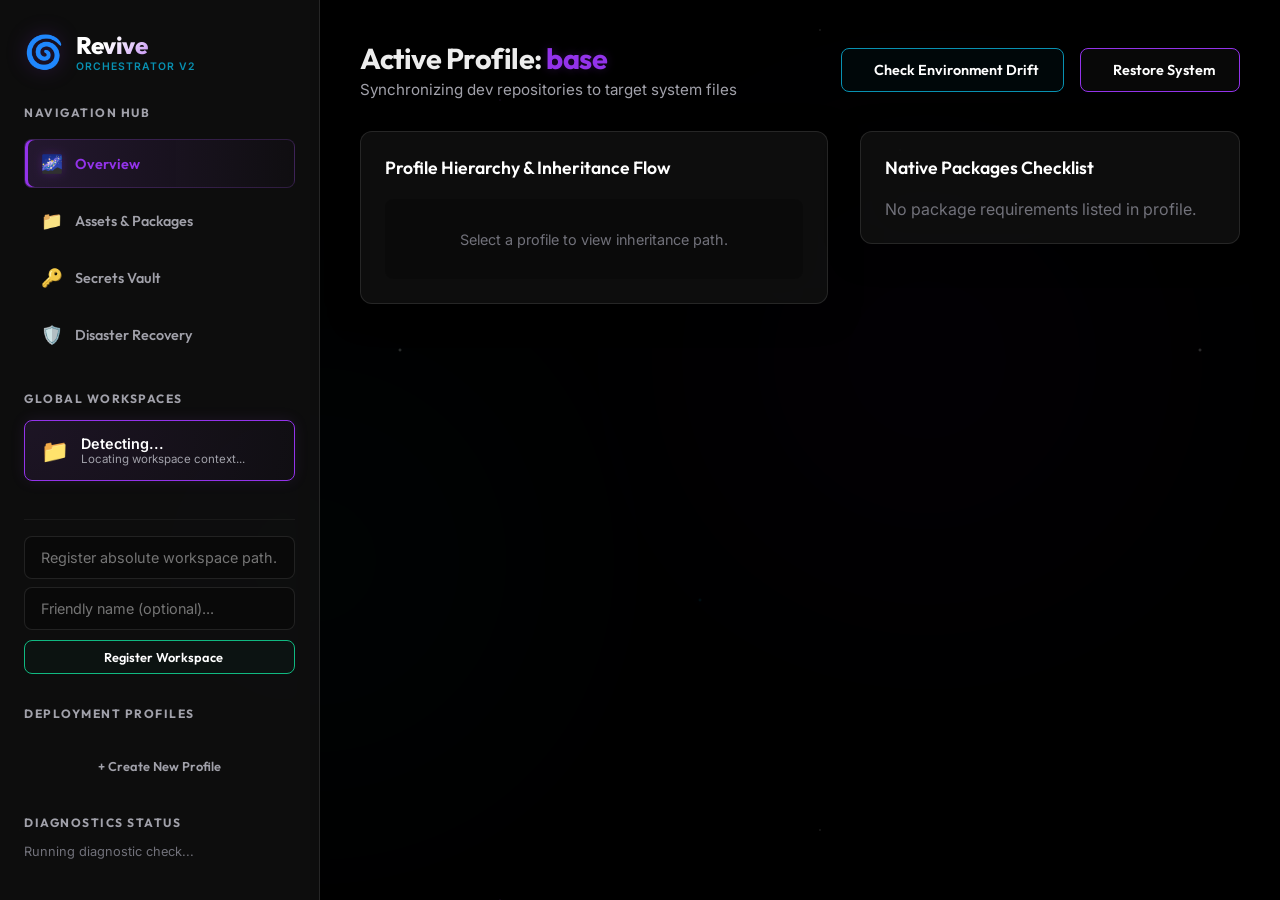
==== commit 1c65dbb3: "Refine error handling and improve GUI accessibility Catch `OSError` in security/tempfile, backup, an" ====
--- a/src/rv/gui/static/index.html
+++ b/src/rv/gui/static/index.html
@@ -35,22 +35,22 @@
 
             <!-- Navigation Hub Section -->
             <section class="sidebar-section">
-                <h2 class="section-title">Navigation Hub</h2>
-                <nav class="sidebar-nav">
-                    <button class="nav-tab active" data-tab="overview">
-                        <span class="nav-icon">🌌</span>
+                <h2 class="section-title" id="nav-hub-title">Navigation Hub</h2>
+                <nav class="sidebar-nav" role="tablist" aria-labelledby="nav-hub-title">
+                    <button class="nav-tab active" data-tab="overview" role="tab" aria-selected="true" aria-controls="tab-overview" id="tab-btn-overview">
+                        <span class="nav-icon" aria-hidden="true">🌌</span>
                         <span>Overview</span>
                     </button>
-                    <button class="nav-tab" data-tab="assets">
-                        <span class="nav-icon">📁</span>
+                    <button class="nav-tab" data-tab="assets" role="tab" aria-selected="false" aria-controls="tab-assets" id="tab-btn-assets">
+                        <span class="nav-icon" aria-hidden="true">📁</span>
                         <span>Assets & Packages</span>
                     </button>
-                    <button class="nav-tab" data-tab="keys">
-                        <span class="nav-icon">🔑</span>
+                    <button class="nav-tab" data-tab="keys" role="tab" aria-selected="false" aria-controls="tab-keys" id="tab-btn-keys">
+                        <span class="nav-icon" aria-hidden="true">🔑</span>
                         <span>Secrets Vault</span>
                     </button>
-                    <button class="nav-tab" data-tab="recovery">
-                        <span class="nav-icon">🛡️</span>
+                    <button class="nav-tab" data-tab="recovery" role="tab" aria-selected="false" aria-controls="tab-recovery" id="tab-btn-recovery">
+                        <span class="nav-icon" aria-hidden="true">🛡️</span>
                         <span>Disaster Recovery</span>
                     </button>
                 </nav>
@@ -75,12 +75,14 @@
                 </div>
 
                 <!-- Register Workspace Form -->
-                <form class="workspace-register-form" id="ws-register-form">
+                <form class="workspace-register-form" id="ws-register-form" aria-label="Register a new workspace">
                     <div class="input-glow-group">
+                        <label for="new-ws-path" class="sr-only" style="display:none;">Absolute workspace path</label>
                         <input type="text" id="new-ws-path" placeholder="Register absolute workspace path..." required autocomplete="off">
+                        <label for="new-ws-name" class="sr-only" style="display:none;">Friendly name (optional)</label>
                         <input type="text" id="new-ws-name" placeholder="Friendly name (optional)..." autocomplete="off">
                     </div>
-                    <button type="submit" class="cyber-btn sm green">
+                    <button type="submit" class="cyber-btn sm green" aria-label="Register Workspace">
                         <span class="btn-glow"></span>
                         <span>Register Workspace</span>
                     </button>
@@ -93,7 +95,7 @@
                 <div class="profiles-grid" id="profiles-grid">
                     <!-- Loaded dynamically -->
                 </div>
-                <button class="cyber-btn sm purple borderless" id="btn-create-profile-modal">
+                <button class="cyber-btn sm purple borderless" id="btn-create-profile-modal" aria-haspopup="dialog">
                     <span>+ Create New Profile</span>
                 </button>
             </section>
@@ -101,7 +103,7 @@
             <!-- Diagnostics Clinic Quick Panel -->
             <section class="sidebar-section diagnostics-quick-panel">
                 <h2 class="section-title">Diagnostics Status</h2>
-                <div class="diag-summary" id="diag-summary">
+                <div class="diag-summary" id="diag-summary" aria-live="polite" aria-atomic="true">
                     <span class="diag-spinner">Running diagnostic check...</span>
                 </div>
             </section>
@@ -131,7 +133,7 @@
             <!-- ─── Tab Content Containers ─── -->
 
             <!-- Tab 1: Overview -->
-            <div class="tab-content" id="tab-overview">
+            <div class="tab-content" id="tab-overview" role="tabpanel" aria-labelledby="tab-btn-overview" tabindex="0">
                 <div class="content-split-grid">
                     <!-- Profile Inheritance and Visual Overview Map -->
                     <section class="hub-card glass-panel flex-grow" id="inheritance-map-card">
@@ -160,7 +162,7 @@
             </div>
 
             <!-- Tab 2: Assets & Orchestration -->
-            <div class="tab-content hidden" id="tab-assets">
+            <div class="tab-content hidden" id="tab-assets" role="tabpanel" aria-labelledby="tab-btn-assets" tabindex="0">
                 <div class="content-split-grid">
                     <!-- Configured Assets and Secrets Orchestrator -->
                     <section class="hub-card glass-panel flex-grow">
@@ -236,7 +238,7 @@
             </div>
 
             <!-- Tab 3: Secrets Vault & Keys -->
-            <div class="tab-content hidden" id="tab-keys">
+            <div class="tab-content hidden" id="tab-keys" role="tabpanel" aria-labelledby="tab-btn-keys" tabindex="0">
                 <div class="content-split-grid">
                     <!-- Key Gen Card -->
                     <section class="hub-card glass-panel flex-grow">
@@ -290,7 +292,7 @@
             </div>
 
             <!-- Tab 4: Disaster Recovery -->
-            <div class="tab-content hidden" id="tab-recovery">
+            <div class="tab-content hidden" id="tab-recovery" role="tabpanel" aria-labelledby="tab-btn-recovery" tabindex="0">
                 <div class="content-split-grid">
                     <!-- Incomplete Journals List -->
                     <section class="hub-card glass-panel flex-grow">
@@ -348,11 +350,11 @@
     </div>
 
     <!-- ─── Restores Execution Overlay Console Modal ─── -->
-    <div class="modal-overlay" id="restore-modal">
+    <div class="modal-overlay" id="restore-modal" role="dialog" aria-modal="true" aria-labelledby="restore-modal-title">
         <div class="modal-box glass-panel glow-card large">
             <div class="modal-header">
-                <h2>Transactional System Restoration</h2>
-                <button class="close-btn" id="btn-close-restore-modal">×</button>
+                <h2 id="restore-modal-title">Transactional System Restoration</h2>
+                <button class="close-btn" id="btn-close-restore-modal" aria-label="Close dialog">×</button>
             </div>
             <div class="modal-content">
                 <p class="modal-description">Deploy and synchronize profiles to your local system files under flock transaction locking protection.</p>
@@ -404,11 +406,11 @@
     </div>
 
     <!-- ─── Interactive Diff Viewer Modal ─── -->
-    <div class="modal-overlay" id="diff-modal">
+    <div class="modal-overlay" id="diff-modal" role="dialog" aria-modal="true" aria-labelledby="diff-modal-title">
         <div class="modal-box glass-panel glow-card large">
             <div class="modal-header">
-                <h2>Asset Drift Diff Viewer</h2>
-                <button class="close-btn" id="btn-close-diff-modal">×</button>
+                <h2 id="diff-modal-title">Asset Drift Diff Viewer</h2>
+                <button class="close-btn" id="btn-close-diff-modal" aria-label="Close dialog">×</button>
             </div>
             <div class="modal-content">
                 <div class="diff-meta">
@@ -425,11 +427,11 @@
     </div>
 
     <!-- ─── Profile Creation Modal ─── -->
-    <div class="modal-overlay" id="create-profile-modal">
+    <div class="modal-overlay" id="create-profile-modal" role="dialog" aria-modal="true" aria-labelledby="profile-modal-title">
         <div class="modal-box glass-panel glow-card">
             <div class="modal-header">
-                <h2>Create Named Deployment Profile</h2>
-                <button class="close-btn" id="btn-close-profile-modal">×</button>
+                <h2 id="profile-modal-title">Create Named Deployment Profile</h2>
+                <button class="close-btn" id="btn-close-profile-modal" aria-label="Close dialog">×</button>
             </div>
             <div class="modal-content">
                 <form id="create-profile-form">
--- a/src/rv/gui/static/styles.css
+++ b/src/rv/gui/static/styles.css
@@ -2,44 +2,49 @@
 
 /* ─── 1. Design System Tokens & Base Reset ─── */
 :root {
-    --bg-base: #07070c;
-    --bg-surface: #101018;
-    --bg-surface-glass: rgba(16, 16, 24, 0.7);
-    --bg-card-glow: rgba(168, 85, 247, 0.04);
+    --bg-base: #000000;
+    --bg-surface: #0a0a0a;
+    --bg-surface-glass: rgba(20, 20, 20, 0.65);
+    --bg-card-glow: rgba(255, 255, 255, 0.03);
     
-    --color-text-primary: #f3f4f6;
-    --color-text-secondary: #9ca3af;
-    --color-text-muted: #6b7280;
+    --color-text-primary: #ededed;
+    --color-text-secondary: #a1a1aa;
+    --color-text-muted: #71717a;
     
-    --accent-purple: #a855f7;
-    --accent-purple-glow: rgba(168, 85, 247, 0.4);
-    --accent-cyan: #06b6d4;
-    --accent-cyan-glow: rgba(6, 182, 212, 0.4);
+    --accent-purple: #9333ea;
+    --accent-purple-glow: rgba(147, 51, 234, 0.25);
+    --accent-cyan: #0891b2;
+    --accent-cyan-glow: rgba(8, 145, 178, 0.25);
     --accent-green: #10b981;
-    --accent-green-glow: rgba(16, 185, 129, 0.3);
+    --accent-green-glow: rgba(16, 185, 129, 0.25);
     --accent-yellow: #f59e0b;
-    --accent-yellow-glow: rgba(245, 158, 11, 0.3);
+    --accent-yellow-glow: rgba(245, 158, 11, 0.25);
     --accent-red: #ef4444;
-    --accent-red-glow: rgba(239, 68, 68, 0.3);
+    --accent-red-glow: rgba(239, 68, 68, 0.25);
     
     --font-sans: 'Inter', system-ui, -apple-system, sans-serif;
     --font-display: 'Outfit', sans-serif;
     --font-mono: 'Fira Code', monospace;
     
-    --border-glass: 1px solid rgba(255, 255, 255, 0.08);
-    --border-active: 1px solid rgba(168, 85, 247, 0.3);
+    --border-glass: 1px solid rgba(255, 255, 255, 0.1);
+    --border-active: 1px solid rgba(255, 255, 255, 0.2);
     --radius-sm: 8px;
-    --radius-md: 14px;
-    --radius-lg: 20px;
+    --radius-md: 12px;
+    --radius-lg: 16px;
     
-    --shadow-premium: 0 10px 30px -10px rgba(0, 0, 0, 0.7);
-    --transition-smooth: all 0.3s cubic-bezier(0.4, 0, 0.2, 1);
+    --shadow-premium: 0 8px 30px rgba(0, 0, 0, 0.5);
+    --transition-smooth: all 0.25s cubic-bezier(0.25, 1, 0.5, 1);
 }
 
 * {
     margin: 0;
     padding: 0;
     box-sizing: border-box;
+}
+
+*:focus-visible {
+    outline: 2px solid var(--accent-purple);
+    outline-offset: 2px;
 }
 
 body {
@@ -96,9 +101,10 @@
 .glow-sphere {
     position: absolute;
     border-radius: 50%;
-    filter: blur(120px);
-    opacity: 0.15;
-    animation: float 25s infinite alternate;
+    filter: blur(140px);
+    -webkit-filter: blur(140px);
+    opacity: 0.08;
+    animation: float 30s infinite alternate;
 }
 
 .glow-sphere.purple {
@@ -135,7 +141,8 @@
 .sidebar-panel {
     width: 320px;
     background: var(--bg-surface-glass);
-    backdrop-filter: blur(20px);
+    backdrop-filter: blur(24px);
+    -webkit-backdrop-filter: blur(24px);
     border-right: var(--border-glass);
     padding: 30px 24px;
     display: flex;
@@ -233,7 +240,8 @@
 /* ─── 4. Glass Cards & Styling Elements ─── */
 .glass-panel {
     background: var(--bg-surface-glass);
-    backdrop-filter: blur(16px);
+    backdrop-filter: blur(24px);
+    -webkit-backdrop-filter: blur(24px);
     border: var(--border-glass);
     border-radius: var(--radius-md);
     box-shadow: var(--shadow-premium);
@@ -351,9 +359,10 @@
 }
 
 .cyber-btn:hover {
-    transform: translateY(-2px);
-    border-color: #fff;
+    transform: translateY(-1px);
+    border-color: rgba(255, 255, 255, 0.25);
     background: rgba(255, 255, 255, 0.08);
+    box-shadow: 0 4px 12px rgba(0, 0, 0, 0.3);
 }
 
 .cyber-btn:active {
@@ -732,8 +741,9 @@
     left: 0;
     width: 100%;
     height: 100%;
-    background: rgba(5, 5, 8, 0.85);
-    backdrop-filter: blur(8px);
+    background: rgba(0, 0, 0, 0.7);
+    backdrop-filter: blur(12px);
+    -webkit-backdrop-filter: blur(12px);
     display: flex;
     align-items: center;
     justify-content: center;
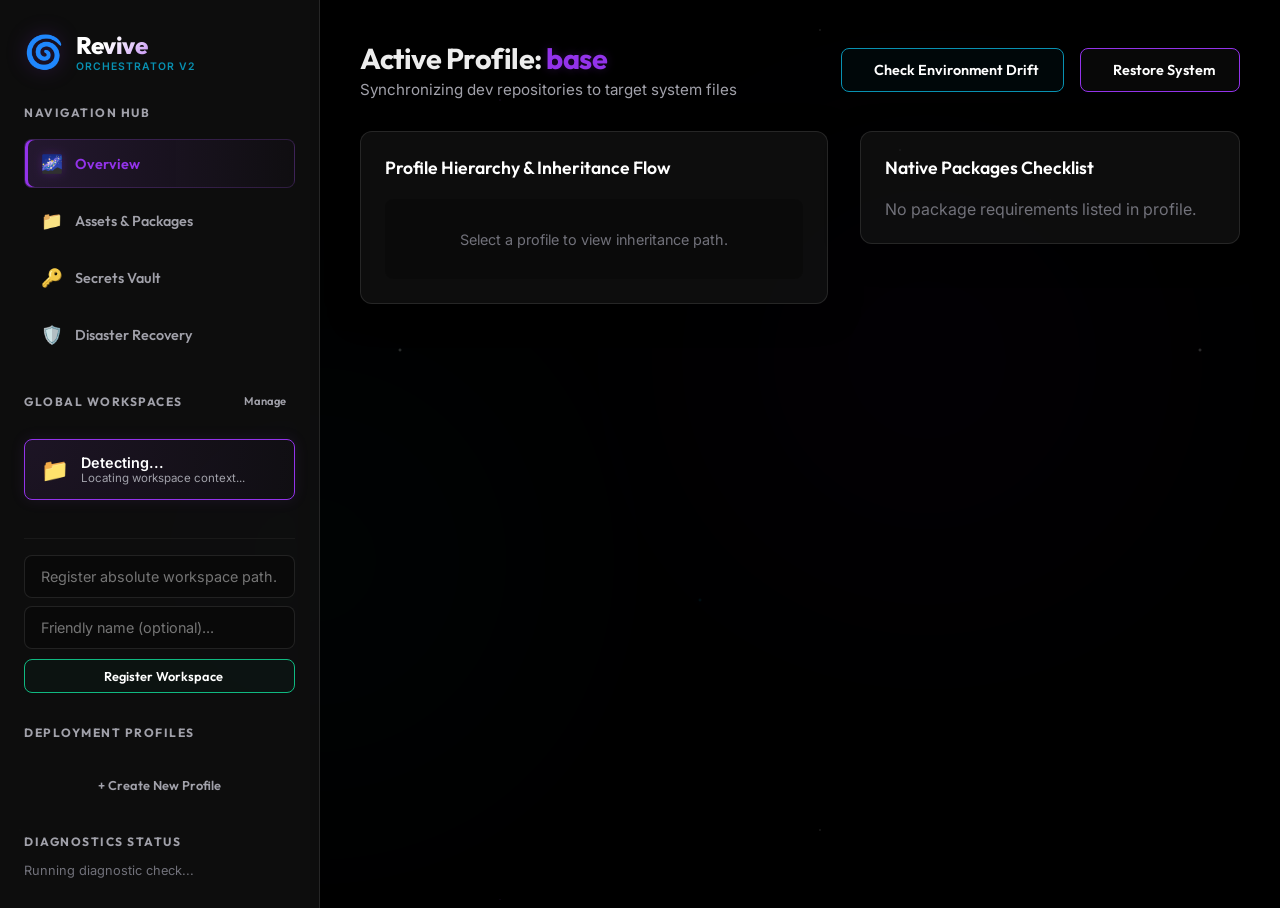
==== commit 41e7ccd1: "Feat: Add GUI support for managing workspaces Implements PUT/DELETE API endpoints in the web server " ====
--- a/src/rv/gui/static/index.html
+++ b/src/rv/gui/static/index.html
@@ -58,7 +58,14 @@
 
             <!-- Workspace Section -->
             <section class="sidebar-section">
-                <h2 class="section-title">Global Workspaces</h2>
+                <div class="flex-between" style="margin-bottom: 14px;">
+                    <h2 class="section-title" style="margin-bottom: 0;">Global Workspaces</h2>
+                    <button class="cyber-btn sm borderless" id="btn-manage-workspaces" style="padding: 2px 8px; font-size: 0.7rem;">Manage</button>
+                </div>
+
+                <div id="ws-manage-actions" class="hidden" style="margin-bottom: 10px; display: flex; gap: 8px;">
+                    <button class="cyber-btn sm red fill" id="btn-delete-selected-ws">Delete Selected</button>
+                </div>
                 <div class="workspace-card active" id="active-workspace-card">
                     <div class="ws-info">
                         <span class="ws-icon">📁</span>
@@ -477,6 +484,33 @@
         </div>
     </div>
 
+    <!-- ─── Edit Workspace Modal ─── -->
+    <div class="modal-overlay" id="edit-workspace-modal" role="dialog" aria-modal="true" aria-labelledby="edit-ws-modal-title">
+        <div class="modal-box glass-panel glow-card">
+            <div class="modal-header">
+                <h2 id="edit-ws-modal-title">Edit Workspace</h2>
+                <button class="close-btn" id="btn-close-edit-ws-modal" aria-label="Close dialog">×</button>
+            </div>
+            <div class="modal-content">
+                <form id="edit-workspace-form">
+                    <input type="hidden" id="edit-ws-original-path">
+                    <div class="form-group">
+                        <label for="edit-ws-name">Workspace Name</label>
+                        <input type="text" id="edit-ws-name" required autocomplete="off">
+                    </div>
+                    <div class="form-group">
+                        <label for="edit-ws-path">Absolute Workspace Path</label>
+                        <input type="text" id="edit-ws-path" required autocomplete="off">
+                    </div>
+                    <button type="submit" class="cyber-btn purple fill">
+                        <span class="btn-glow"></span>
+                        <span>Save Changes</span>
+                    </button>
+                </form>
+            </div>
+        </div>
+    </div>
+
     <!-- Confetti Canvas for restore celebration -->
     <canvas id="confetti-canvas"></canvas>
     
--- a/src/rv/gui/static/styles.css
+++ b/src/rv/gui/static/styles.css
@@ -51,7 +51,6 @@
     background-color: var(--bg-base);
     color: var(--color-text-primary);
     font-family: var(--font-sans);
-    overflow-x: hidden;
     min-height: 100vh;
 }
 
@@ -210,7 +209,7 @@
     gap: 32px;
     max-width: 1600px;
     margin: 0 auto;
-    width: 100%;
+    min-width: 0;
 }
 
 .hub-header {
@@ -425,6 +424,43 @@
     color: var(--accent-purple);
 }
 
+.cyber-btn.red {
+    border-color: var(--accent-red);
+    background: rgba(239, 68, 68, 0.04);
+}
+
+.cyber-btn.red:hover {
+    background: var(--accent-red);
+    box-shadow: 0 0 15px var(--accent-red-glow);
+}
+
+.ws-manage-controls {
+    display: flex;
+    align-items: center;
+    gap: 12px;
+}
+
+.ws-checkbox {
+    width: 16px;
+    height: 16px;
+    cursor: pointer;
+    accent-color: var(--accent-purple);
+}
+
+.btn-edit-ws {
+    background: none;
+    border: none;
+    color: var(--color-text-secondary);
+    cursor: pointer;
+    font-size: 1.1rem;
+    padding: 4px;
+    transition: var(--transition-smooth);
+}
+
+.btn-edit-ws:hover {
+    color: var(--accent-cyan);
+}
+
 /* ─── 6. Workspaces & Profiles Cards ─── */
 .workspace-card {
     padding: 14px 16px;
